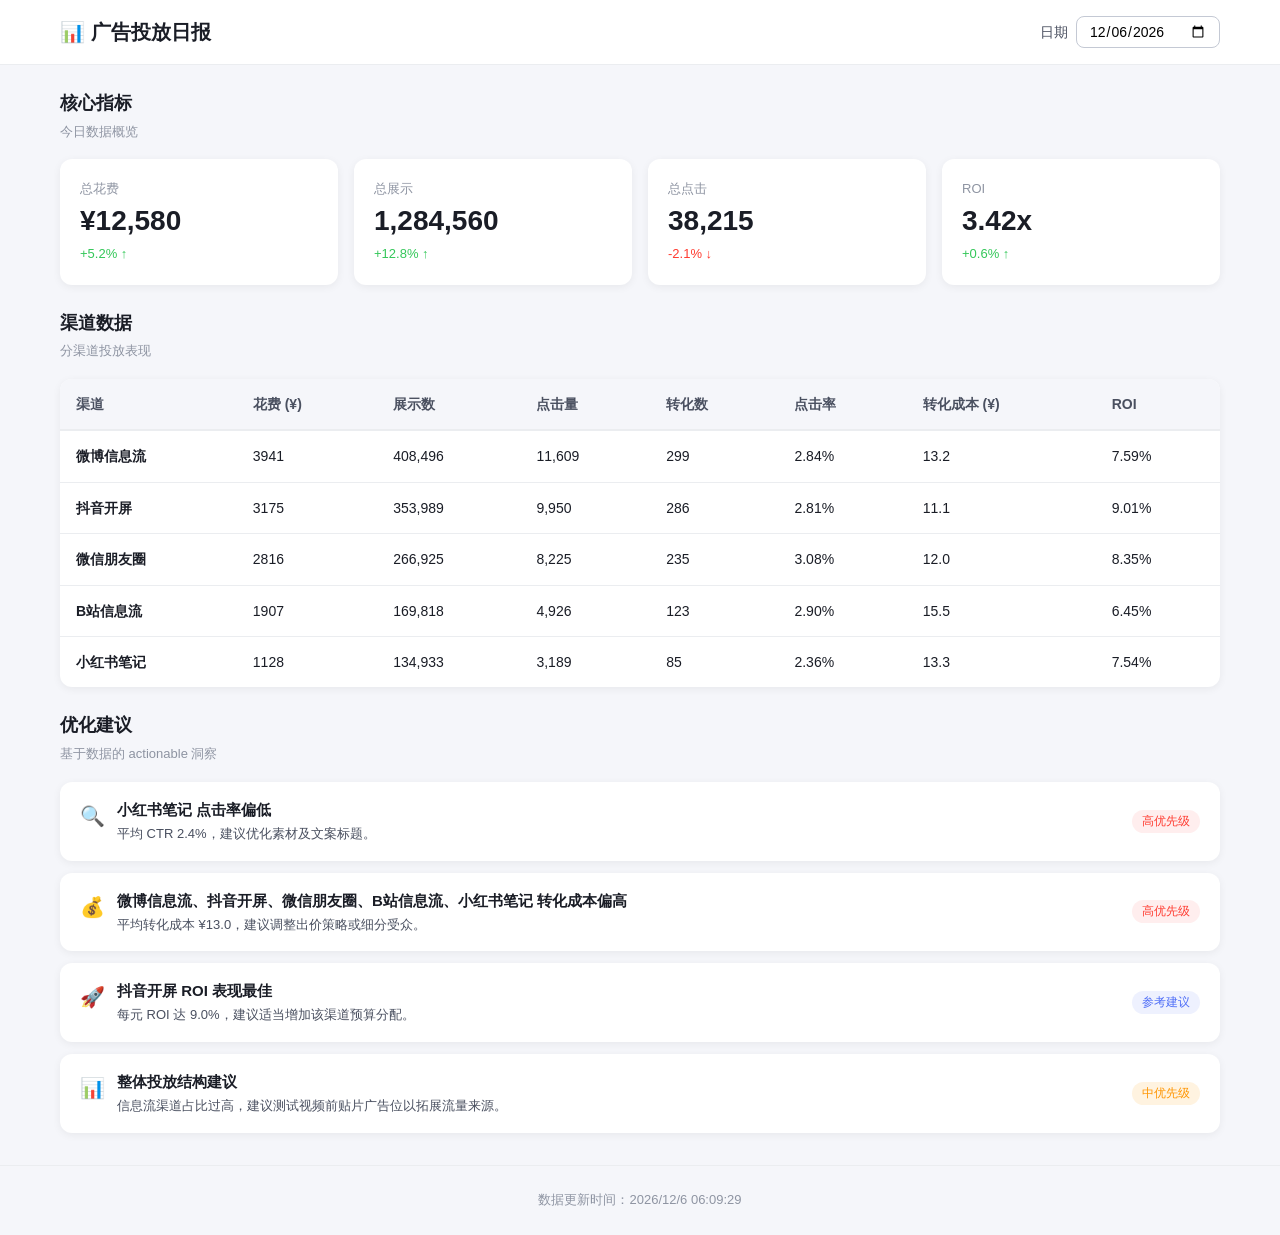
==== index.html @ aa9d8407 "初始化广告日报静态网站" ====
<!DOCTYPE html>
<html lang="zh-CN">
<head>
  <meta charset="UTF-8">
  <meta name="viewport" content="width=device-width, initial-scale=1.0">
  <title>广告投放日报</title>
  <link rel="stylesheet" href="css/style.css">
</head>
<body>

  <!-- Header -->
  <header class="header">
    <div class="container">
      <div class="header-inner">
        <h1>📊 广告投放日报</h1>
        <div class="date-picker">
          <label for="reportDate">日期</label>
          <input type="date" id="reportDate">
        </div>
      </div>
    </div>
  </header>

  <main class="container">

    <!-- 核心指标 -->
    <section class="section" aria-label="核心指标">
      <div class="section-title">
        <h2>核心指标</h2>
        <span class="section-sub">今日数据概览</span>
      </div>
      <div class="kpi-grid" id="kpiGrid">
        <!-- JS 渲染 -->
      </div>
    </section>

    <!-- 渠道数据表 -->
    <section class="section" aria-label="渠道数据">
      <div class="section-title">
        <h2>渠道数据</h2>
        <span class="section-sub">分渠道投放表现</span>
      </div>
      <div class="table-wrapper">
        <table class="data-table" id="channelTable">
          <thead>
            <tr>
              <th>渠道</th>
              <th>花费 (¥)</th>
              <th>展示数</th>
              <th>点击量</th>
              <th>转化数</th>
              <th>点击率</th>
              <th>转化成本 (¥)</th>
              <th>ROI</th>
            </tr>
          </thead>
          <tbody id="channelBody">
            <!-- JS 渲染 -->
          </tbody>
        </table>
      </div>
    </section>

    <!-- 优化建议 -->
    <section class="section" aria-label="优化建议">
      <div class="section-title">
        <h2>优化建议</h2>
        <span class="section-sub">基于数据的 actionable 洞察</span>
      </div>
      <div class="tips-list" id="tipsList">
        <!-- JS 渲染 -->
      </div>
    </section>

  </main>

  <footer class="footer">
    <div class="container">
      <p>数据更新时间：<span id="updateTime"></span></p>
    </div>
  </footer>

  <script src="js/main.js"></script>
</body>
</html>
---- css/style.css ----
/* ===== Reset & Base ===== */
*, *::before, *::after {
  margin: 0;
  padding: 0;
  box-sizing: border-box;
}

:root {
  --primary: #4F6EF7;
  --primary-light: #EEF1FE;
  --success: #34C759;
  --warning: #FF9500;
  --danger: #FF3B30;
  --gray-100: #F5F6FA;
  --gray-200: #EBEDF0;
  --gray-300: #C4C9D4;
  --gray-500: #8E94A2;
  --gray-700: #4A5060;
  --gray-900: #1A1D26;
  --radius: 12px;
  --shadow: 0 2px 8px rgba(0,0,0,.06);
  --font: -apple-system, BlinkMacSystemFont, "Segoe UI", Roboto, "PingFang SC", "Microsoft YaHei", sans-serif;
}

html { font-size: 16px; }

body {
  font-family: var(--font);
  background: var(--gray-100);
  color: var(--gray-900);
  line-height: 1.6;
  min-height: 100vh;
}

.container {
  max-width: 1200px;
  margin: 0 auto;
  padding: 0 20px;
}

/* ===== Header ===== */
.header {
  background: #fff;
  border-bottom: 1px solid var(--gray-200);
  position: sticky;
  top: 0;
  z-index: 10;
}

.header-inner {
  display: flex;
  justify-content: space-between;
  align-items: center;
  height: 64px;
}

.header h1 {
  font-size: 1.25rem;
  font-weight: 700;
}

.date-picker {
  display: flex;
  align-items: center;
  gap: 8px;
}

.date-picker label {
  font-size: .875rem;
  color: var(--gray-700);
}

.date-picker input[type="date"] {
  border: 1px solid var(--gray-300);
  border-radius: 8px;
  padding: 6px 12px;
  font-size: .875rem;
  font-family: inherit;
  background: #fff;
  cursor: pointer;
}

/* ===== Section ===== */
.section {
  margin: 24px 0;
}

.section-title {
  margin-bottom: 16px;
}

.section-title h2 {
  font-size: 1.125rem;
  font-weight: 600;
}

.section-sub {
  font-size: .8125rem;
  color: var(--gray-500);
}

/* ===== KPI 卡片 ===== */
.kpi-grid {
  display: grid;
  grid-template-columns: repeat(4, 1fr);
  gap: 16px;
}

.kpi-card {
  background: #fff;
  border-radius: var(--radius);
  padding: 20px;
  box-shadow: var(--shadow);
  transition: transform .2s, box-shadow .2s;
}

.kpi-card:hover {
  transform: translateY(-2px);
  box-shadow: 0 4px 16px rgba(0,0,0,.1);
}

.kpi-card .kpi-label {
  font-size: .8125rem;
  color: var(--gray-500);
  margin-bottom: 4px;
}

.kpi-card .kpi-value {
  font-size: 1.75rem;
  font-weight: 700;
  line-height: 1.2;
}

.kpi-card .kpi-change {
  font-size: .8125rem;
  margin-top: 6px;
}

.kpi-change.up { color: var(--success); }
.kpi-change.down { color: var(--danger); }

/* ===== 数据表 ===== */
.table-wrapper {
  overflow-x: auto;
  background: #fff;
  border-radius: var(--radius);
  box-shadow: var(--shadow);
}

.data-table {
  width: 100%;
  min-width: 680px;
  border-collapse: collapse;
  font-size: .875rem;
}

.data-table thead {
  background: var(--gray-100);
}

.data-table th {
  text-align: left;
  padding: 14px 16px;
  font-weight: 600;
  color: var(--gray-700);
  white-space: nowrap;
  border-bottom: 2px solid var(--gray-200);
}

.data-table td {
  padding: 14px 16px;
  white-space: nowrap;
  border-bottom: 1px solid var(--gray-200);
}

.data-table tbody tr:hover {
  background: var(--primary-light);
}

.data-table tbody tr:last-child td {
  border-bottom: none;
}

/* ===== 优化建议 ===== */
.tips-list {
  display: flex;
  flex-direction: column;
  gap: 12px;
}

.tip-card {
  background: #fff;
  border-radius: var(--radius);
  padding: 16px 20px;
  box-shadow: var(--shadow);
  display: flex;
  align-items: flex-start;
  gap: 12px;
}

.tip-card .tip-icon {
  font-size: 1.25rem;
  flex-shrink: 0;
  margin-top: 2px;
}

.tip-card .tip-content {
  flex: 1;
}

.tip-card .tip-title {
  font-weight: 600;
  font-size: .9375rem;
  margin-bottom: 2px;
}

.tip-card .tip-desc {
  font-size: .8125rem;
  color: var(--gray-700);
}

.tip-card .tip-tag {
  display: inline-block;
  font-size: .75rem;
  padding: 2px 10px;
  border-radius: 100px;
  font-weight: 500;
  margin-left: auto;
  flex-shrink: 0;
  align-self: center;
}

.tip-tag.high { background: #FEE; color: var(--danger); }
.tip-tag.medium { background: #FFF3E0; color: var(--warning); }
.tip-tag.low { background: var(--primary-light); color: var(--primary); }

/* ===== Footer ===== */
.footer {
  text-align: center;
  padding: 24px 0;
  color: var(--gray-500);
  font-size: .8125rem;
  border-top: 1px solid var(--gray-200);
  margin-top: 32px;
}

/* ===== 响应式 ===== */
@media (max-width: 900px) {
  .kpi-grid {
    grid-template-columns: repeat(2, 1fr);
  }
}

@media (max-width: 600px) {
  .header-inner {
    flex-direction: column;
    align-items: flex-start;
    height: auto;
    padding: 12px 0;
    gap: 8px;
  }

  .kpi-grid {
    grid-template-columns: repeat(2, 1fr);
    gap: 12px;
  }

  .kpi-card {
    padding: 16px;
  }

  .kpi-card .kpi-value {
    font-size: 1.375rem;
  }

  .section {
    margin: 16px 0;
  }

  .container {
    padding: 0 12px;
  }

  .tip-card {
    flex-wrap: wrap;
  }

  .tip-card .tip-tag {
    margin-left: 0;
    align-self: flex-start;
  }
}
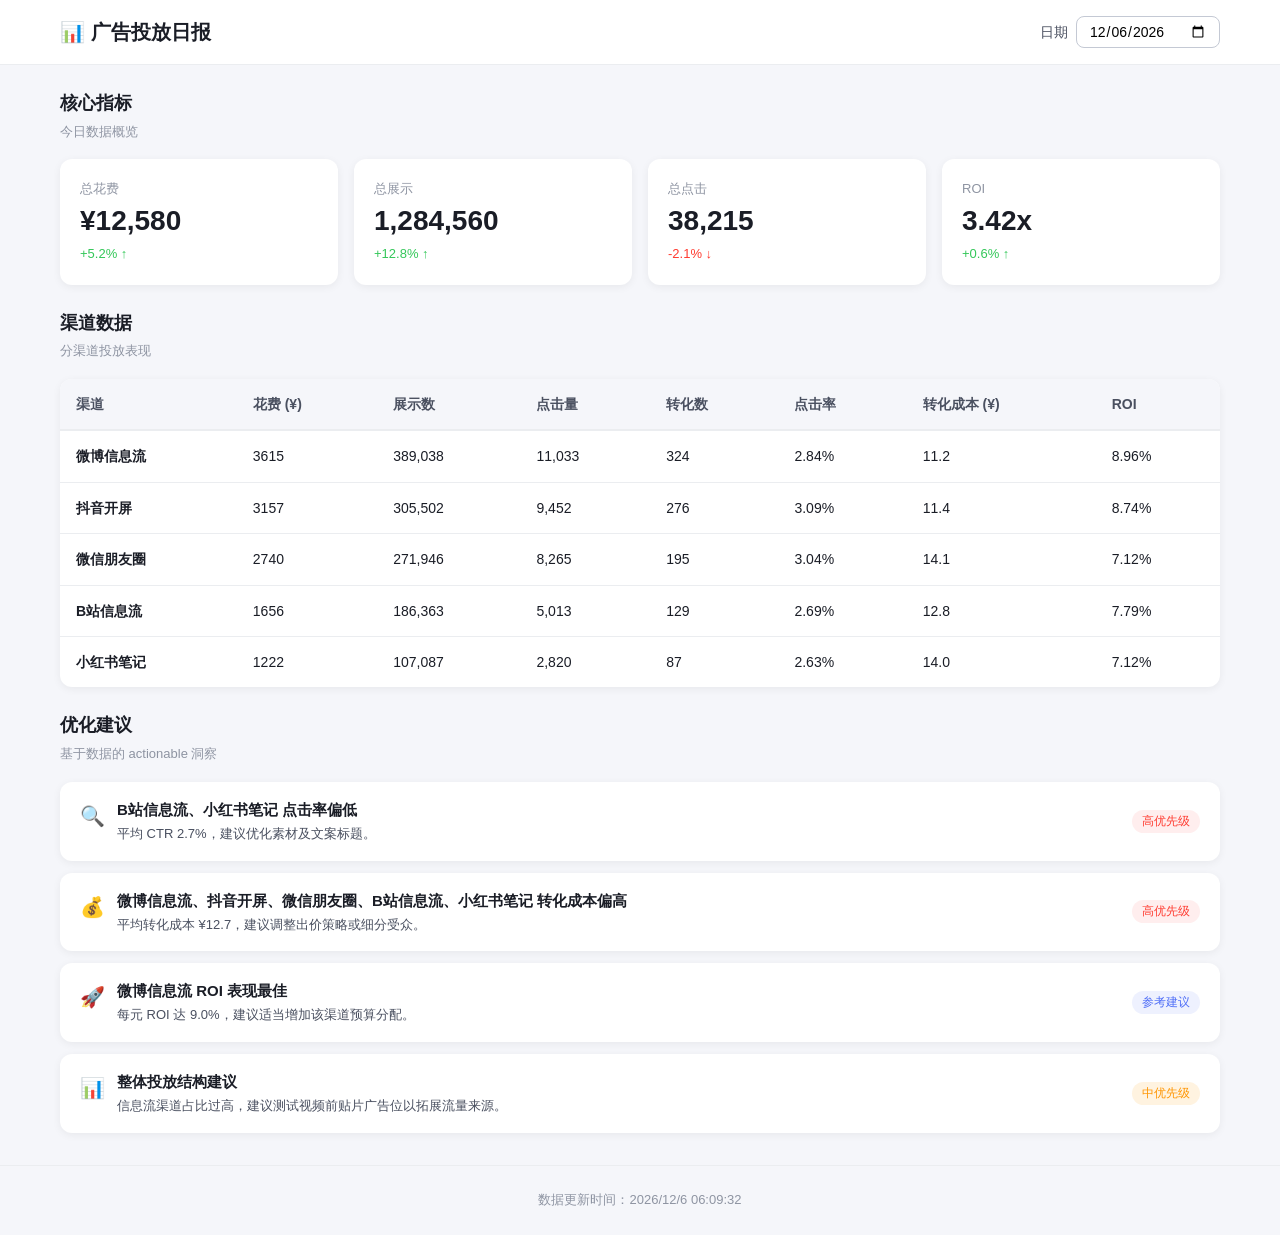
==== commit 3e4a46e2: "chore: 添加 meta description 用于 SEO" ====
--- a/index.html
+++ b/index.html
@@ -4,6 +4,7 @@
   <meta charset="UTF-8">
   <meta name="viewport" content="width=device-width, initial-scale=1.0">
   <title>广告投放日报</title>
+  <meta name="description" content="广告投放日报展示页 - 核心指标、渠道数据、优化建议">
   <link rel="stylesheet" href="css/style.css">
 </head>
 <body>
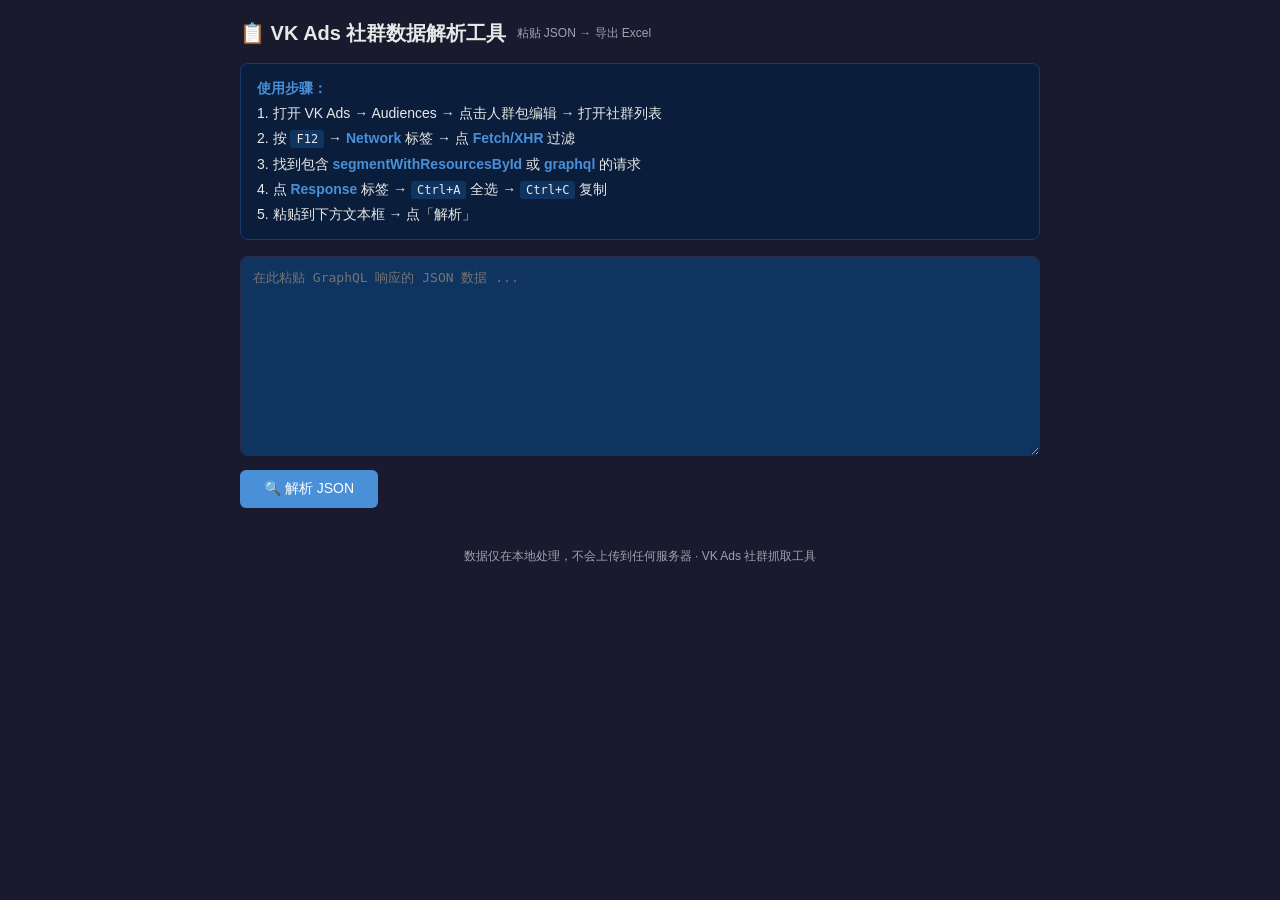
==== commit d1ededa8: "fix: 清理旧广告日报文件，VK 社群解析工具作为首页" ====
--- a/index.html
+++ b/index.html
@@ -1,86 +1,192 @@
 <!DOCTYPE html>
 <html lang="zh-CN">
 <head>
-  <meta charset="UTF-8">
-  <meta name="viewport" content="width=device-width, initial-scale=1.0">
-  <title>广告投放日报</title>
-  <meta name="description" content="广告投放日报展示页 - 核心指标、渠道数据、优化建议">
-  <link rel="stylesheet" href="css/style.css">
+<meta charset="UTF-8">
+<meta name="viewport" content="width=device-width, initial-scale=1.0">
+<title>VK Ads 社群数据解析工具</title>
+<script src="https://cdn.sheetjs.com/xlsx-0.20.3/package/dist/xlsx.full.min.js"></script>
+<style>
+* { margin: 0; padding: 0; box-sizing: border-box; }
+body { font-family: -apple-system, BlinkMacSystemFont, 'Segoe UI', Roboto, sans-serif; background: #1a1a2e; color: #e8e8e8; padding: 20px; }
+.container { max-width: 800px; margin: 0 auto; }
+h1 { font-size: 20px; margin-bottom: 16px; display: flex; align-items: center; gap: 10px; }
+h1 small { font-size: 12px; color: #a0a0b0; font-weight: normal; }
+.steps { background: #0a1d3a; border: 1px solid #1a3a6a; padding: 12px 16px; border-radius: 8px; margin-bottom: 16px; line-height: 1.8; font-size: 14px; }
+.steps strong { color: #4a90d9; }
+.steps code { background: #0f3460; padding: 2px 6px; border-radius: 3px; font-size: 12px; }
+textarea { width: 100%; height: 200px; background: #0f3460; color: #e8e8e8; border: 1px solid #2a2a4a; border-radius: 8px; padding: 12px; font-family: monospace; font-size: 13px; resize: vertical; outline: none; }
+textarea:focus { border-color: #4a90d9; }
+.btn { padding: 10px 24px; border: none; border-radius: 6px; font-size: 14px; cursor: pointer; background: #4a90d9; color: white; margin: 10px 0; }
+.btn:hover { background: #357abd; }
+.btn:disabled { opacity: 0.4; cursor: not-allowed; }
+.btn-success { background: #27ae60; }
+.btn-success:hover { background: #219a52; }
+#result { margin-top: 16px; display: none; }
+.stats { background: #16213e; padding: 12px 16px; border-radius: 8px; margin-bottom: 12px; font-size: 14px; display: flex; justify-content: space-between; align-items: center; }
+.stats span { color: #a0a0b0; }
+.stats strong { color: #27ae60; font-size: 18px; }
+table { width: 100%; border-collapse: collapse; font-size: 13px; background: #16213e; border-radius: 8px; overflow: hidden; }
+th { background: #0f3460; padding: 8px 12px; text-align: left; font-weight: 500; color: #a0a0b0; }
+td { padding: 6px 12px; border-bottom: 1px solid #2a2a4a; }
+tr:hover td { background: #0a1d3a; }
+.log { margin-top: 10px; padding: 8px 12px; border-radius: 6px; font-size: 13px; display: none; }
+.log.error { background: #3d0a0a; border: 1px solid #5c1010; display: block; }
+.log.success { background: #0a3d1a; border: 1px solid #27ae60; display: block; }
+.export-area { margin-top: 12px; display: none; }
+.footer { margin-top: 30px; text-align: center; font-size: 12px; color: #a0a0b0; }
+a { color: #4a90d9; text-decoration: none; }
+a:hover { text-decoration: underline; }
+.preview-wrap { max-height: 300px; overflow-y: auto; border-radius: 8px; }
+</style>
 </head>
 <body>
+<div class="container">
+  <h1>📋 VK Ads 社群数据解析工具 <small>粘贴 JSON → 导出 Excel</small></h1>
 
-  <!-- Header -->
-  <header class="header">
-    <div class="container">
-      <div class="header-inner">
-        <h1>📊 广告投放日报</h1>
-        <div class="date-picker">
-          <label for="reportDate">日期</label>
-          <input type="date" id="reportDate">
-        </div>
-      </div>
+  <div class="steps">
+    <strong>使用步骤：</strong><br>
+    1. 打开 VK Ads → Audiences → 点击人群包编辑 → 打开社群列表<br>
+    2. 按 <code>F12</code> → <strong>Network</strong> 标签 → 点 <strong>Fetch/XHR</strong> 过滤<br>
+    3. 找到包含 <strong>segmentWithResourcesById</strong> 或 <strong>graphql</strong> 的请求<br>
+    4. 点 <strong>Response</strong> 标签 → <code>Ctrl+A</code> 全选 → <code>Ctrl+C</code> 复制<br>
+    5. 粘贴到下方文本框 → 点「解析」
+  </div>
+
+  <textarea id="jsonInput" placeholder="在此粘贴 GraphQL 响应的 JSON 数据 ..."></textarea>
+  <br>
+  <button class="btn" id="parseBtn">🔍 解析 JSON</button>
+
+  <div id="result">
+    <div class="stats">
+      <span>社群总数：<strong id="count">0</strong></span>
+      <span id="dataSource"></span>
     </div>
-  </header>
+    <div class="preview-wrap">
+      <table><thead><tr>
+        <th style="width:50px">序号</th>
+        <th style="width:130px">社群 ID</th>
+        <th>社群名称</th>
+        <th style="width:100px">成员数</th>
+        <th>链接</th>
+      </tr></thead>
+      <tbody id="tableBody"></tbody></table>
+    </div>
+    <div class="export-area" id="exportArea">
+      <button class="btn btn-success" id="exportBtn">📥 导出 Excel</button>
+    </div>
+  </div>
 
-  <main class="container">
+  <div id="log"></div>
 
-    <!-- 核心指标 -->
-    <section class="section" aria-label="核心指标">
-      <div class="section-title">
-        <h2>核心指标</h2>
-        <span class="section-sub">今日数据概览</span>
-      </div>
-      <div class="kpi-grid" id="kpiGrid">
-        <!-- JS 渲染 -->
-      </div>
-    </section>
+  <div class="footer">
+    数据仅在本地处理，不会上传到任何服务器 · VK Ads 社群抓取工具
+  </div>
+</div>
 
-    <!-- 渠道数据表 -->
-    <section class="section" aria-label="渠道数据">
-      <div class="section-title">
-        <h2>渠道数据</h2>
-        <span class="section-sub">分渠道投放表现</span>
-      </div>
-      <div class="table-wrapper">
-        <table class="data-table" id="channelTable">
-          <thead>
-            <tr>
-              <th>渠道</th>
-              <th>花费 (¥)</th>
-              <th>展示数</th>
-              <th>点击量</th>
-              <th>转化数</th>
-              <th>点击率</th>
-              <th>转化成本 (¥)</th>
-              <th>ROI</th>
-            </tr>
-          </thead>
-          <tbody id="channelBody">
-            <!-- JS 渲染 -->
-          </tbody>
-        </table>
-      </div>
-    </section>
+<script>
+var communitiesData = [];
 
-    <!-- 优化建议 -->
-    <section class="section" aria-label="优化建议">
-      <div class="section-title">
-        <h2>优化建议</h2>
-        <span class="section-sub">基于数据的 actionable 洞察</span>
-      </div>
-      <div class="tips-list" id="tipsList">
-        <!-- JS 渲染 -->
-      </div>
-    </section>
+document.getElementById('parseBtn').addEventListener('click', function() {
+  var raw = document.getElementById('jsonInput').value.trim();
+  var logEl = document.getElementById('log');
 
-  </main>
+  if (!raw) { logEl.className = 'log error'; logEl.textContent = '请先粘贴 JSON 数据'; return; }
 
-  <footer class="footer">
-    <div class="container">
-      <p>数据更新时间：<span id="updateTime"></span></p>
-    </div>
-  </footer>
+  try {
+    var data = JSON.parse(raw);
+    var communities = [];
+    var seen = {};
 
-  <script src="js/main.js"></script>
+    function walk(obj, depth) {
+      if (depth > 15 || !obj || typeof obj !== 'object' || communities.length > 0) return;
+      if (Array.isArray(obj)) {
+        if (obj.length > 0 && obj[0] && obj[0].id && obj[0].name) {
+          var hasGroups = false;
+          for (var i = 0; i < obj.length; i++) { if (obj[i].__typename === 'AppsOrGroupsItem') { hasGroups = true; break; } }
+          if (hasGroups) {
+            for (var i = 0; i < obj.length; i++) {
+              var item = obj[i];
+              if (item.__typename === 'AppsOrGroupsItem' && item.id && item.name && !seen[item.id]) {
+                seen[item.id] = true;
+                communities.push({
+                  id: String(item.id),
+                  name: (item.name || '').trim().slice(0, 200),
+                  members: item.membersCount || '',
+                  link: 'https://vk.com/club' + item.id
+                });
+              }
+            }
+            return;
+          }
+        }
+        return;
+      }
+      for (var k in obj) { walk(obj[k], depth + 1); if (communities.length > 0) return; }
+    }
+    walk(data, 0);
+
+    if (communities.length === 0) {
+      logEl.className = 'log error';
+      logEl.textContent = '未找到社群数据。请确认粘贴的 JSON 中包含 "AppsOrGroupsItem"（从 Network 复制的 GraphQL 响应）。';
+      return;
+    }
+
+    communitiesData = communities;
+    document.getElementById('count').textContent = communities.length;
+    document.getElementById('dataSource').textContent = '共 ' + communities.length + ' 条';
+
+    var tbody = document.getElementById('tableBody');
+    tbody.innerHTML = '';
+    for (var i = 0; i < communities.length; i++) {
+      var c = communities[i];
+      var tr = document.createElement('tr');
+      tr.innerHTML = '<td>' + (i+1) + '</td><td style="color:#4a90d9">' + c.id + '</td><td>' + c.name + '</td><td>' + c.members + '</td><td><a href="' + c.link + '" target="_blank">' + c.link + '</a></td>';
+      tbody.appendChild(tr);
+    }
+
+    document.getElementById('result').style.display = 'block';
+    document.getElementById('exportArea').style.display = 'block';
+    logEl.className = 'log success';
+    logEl.textContent = '成功解析 ' + communities.length + ' 个社群';
+  } catch (err) {
+    logEl.className = 'log error';
+    logEl.textContent = 'JSON 解析失败: ' + err.message;
+  }
+});
+
+document.getElementById('exportBtn').addEventListener('click', function() {
+  if (communitiesData.length === 0) return;
+  try {
+    var excelData = communitiesData.map(function(c, i) {
+      return { '序号': i+1, '社群ID': c.id, '社群名称': c.name, '社群链接': c.link, '成员数': c.members };
+    });
+    var wb = XLSX.utils.book_new();
+    var ws = XLSX.utils.json_to_sheet(excelData);
+    ws['!cols'] = [{ wch:6 }, { wch:15 }, { wch:40 }, { wch:50 }, { wch:12 }];
+    XLSX.utils.book_append_sheet(wb, ws, '社群数据');
+
+    var now = new Date();
+    var ds = '' + now.getFullYear() + pad2(now.getMonth()+1) + pad2(now.getDate()) + '_' + pad2(now.getHours()) + pad2(now.getMinutes());
+    var fn = 'VK社群数据_' + ds + '.xlsx';
+
+    var out = XLSX.write(wb, { bookType: 'xlsx', type: 'array' });
+    var blob = new Blob([out], { type: 'application/vnd.openxmlformats-officedocument.spreadsheetml.sheet' });
+    var url = URL.createObjectURL(blob);
+    var a = document.createElement('a');
+    a.href = url; a.download = fn; document.body.appendChild(a); a.click(); document.body.removeChild(a);
+    setTimeout(function() { URL.revokeObjectURL(url); }, 10000);
+
+    var logEl = document.getElementById('log');
+    logEl.className = 'log success';
+    logEl.textContent = 'Excel 已导出: ' + fn;
+  } catch(err) {
+    var logEl = document.getElementById('log');
+    logEl.className = 'log error';
+    logEl.textContent = '导出失败: ' + err.message;
+  }
+});
+
+function pad2(n) { return (n < 10 ? '0' : '') + n; }
+</script>
 </body>
 </html>
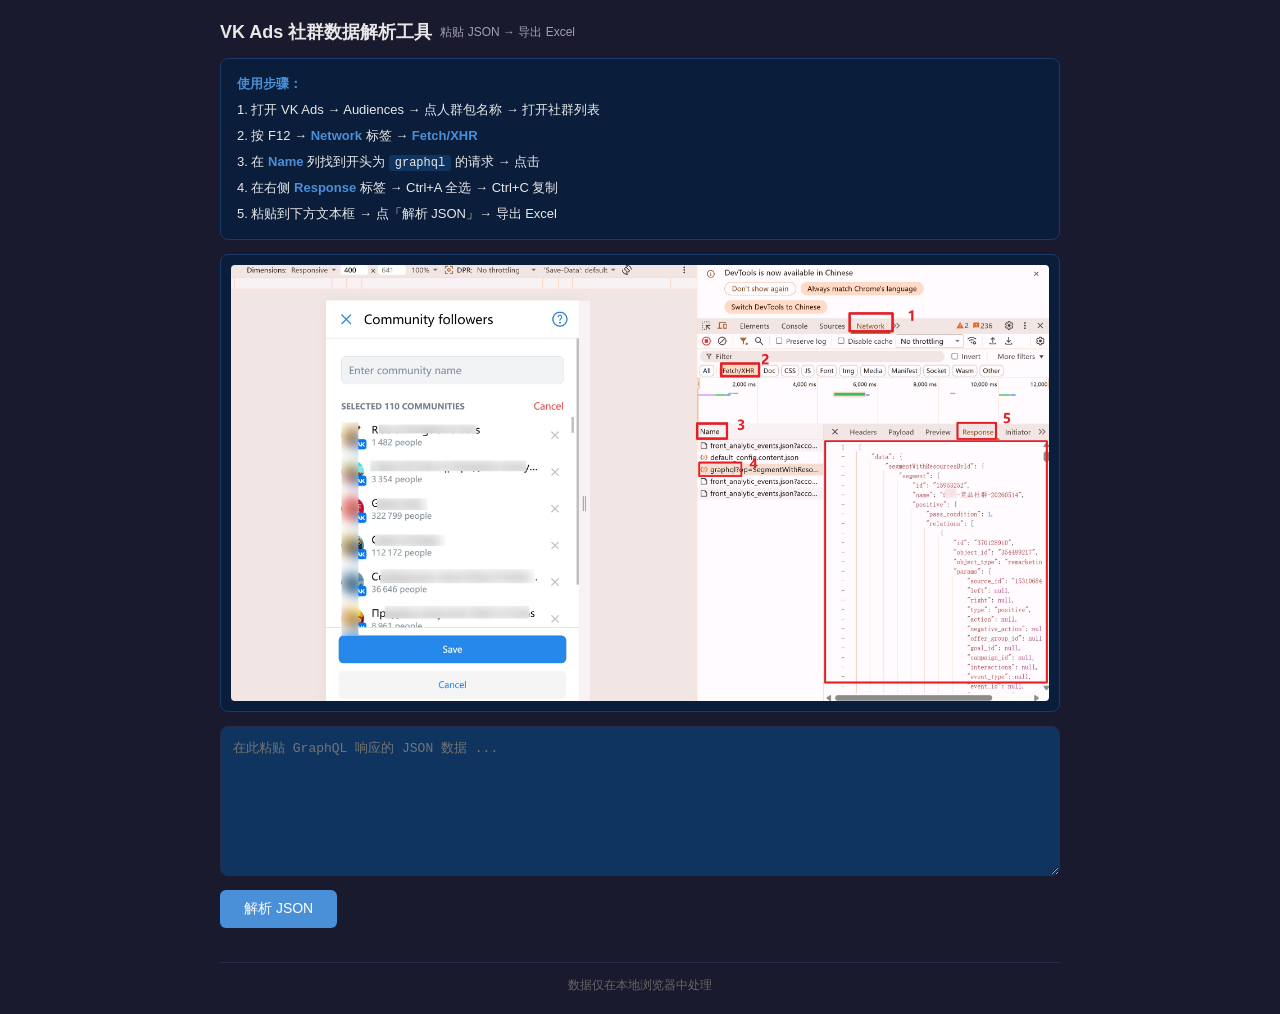
==== commit 9c0d9b09: "更新 VK Ads 社群解析工具为最新版本 社群批量抓取工具增强版，支持广告主数据提取与社群解析" ====
--- a/index.html
+++ b/index.html
@@ -6,187 +6,98 @@
 <title>VK Ads 社群数据解析工具</title>
 <script src="https://cdn.sheetjs.com/xlsx-0.20.3/package/dist/xlsx.full.min.js"></script>
 <style>
-* { margin: 0; padding: 0; box-sizing: border-box; }
-body { font-family: -apple-system, BlinkMacSystemFont, 'Segoe UI', Roboto, sans-serif; background: #1a1a2e; color: #e8e8e8; padding: 20px; }
-.container { max-width: 800px; margin: 0 auto; }
-h1 { font-size: 20px; margin-bottom: 16px; display: flex; align-items: center; gap: 10px; }
-h1 small { font-size: 12px; color: #a0a0b0; font-weight: normal; }
-.steps { background: #0a1d3a; border: 1px solid #1a3a6a; padding: 12px 16px; border-radius: 8px; margin-bottom: 16px; line-height: 1.8; font-size: 14px; }
-.steps strong { color: #4a90d9; }
-.steps code { background: #0f3460; padding: 2px 6px; border-radius: 3px; font-size: 12px; }
-textarea { width: 100%; height: 200px; background: #0f3460; color: #e8e8e8; border: 1px solid #2a2a4a; border-radius: 8px; padding: 12px; font-family: monospace; font-size: 13px; resize: vertical; outline: none; }
-textarea:focus { border-color: #4a90d9; }
-.btn { padding: 10px 24px; border: none; border-radius: 6px; font-size: 14px; cursor: pointer; background: #4a90d9; color: white; margin: 10px 0; }
-.btn:hover { background: #357abd; }
-.btn:disabled { opacity: 0.4; cursor: not-allowed; }
-.btn-success { background: #27ae60; }
-.btn-success:hover { background: #219a52; }
-#result { margin-top: 16px; display: none; }
-.stats { background: #16213e; padding: 12px 16px; border-radius: 8px; margin-bottom: 12px; font-size: 14px; display: flex; justify-content: space-between; align-items: center; }
-.stats span { color: #a0a0b0; }
-.stats strong { color: #27ae60; font-size: 18px; }
-table { width: 100%; border-collapse: collapse; font-size: 13px; background: #16213e; border-radius: 8px; overflow: hidden; }
-th { background: #0f3460; padding: 8px 12px; text-align: left; font-weight: 500; color: #a0a0b0; }
-td { padding: 6px 12px; border-bottom: 1px solid #2a2a4a; }
-tr:hover td { background: #0a1d3a; }
-.log { margin-top: 10px; padding: 8px 12px; border-radius: 6px; font-size: 13px; display: none; }
-.log.error { background: #3d0a0a; border: 1px solid #5c1010; display: block; }
-.log.success { background: #0a3d1a; border: 1px solid #27ae60; display: block; }
-.export-area { margin-top: 12px; display: none; }
-.footer { margin-top: 30px; text-align: center; font-size: 12px; color: #a0a0b0; }
-a { color: #4a90d9; text-decoration: none; }
-a:hover { text-decoration: underline; }
-.preview-wrap { max-height: 300px; overflow-y: auto; border-radius: 8px; }
+*{margin:0;padding:0;box-sizing:border-box}
+body{font-family:-apple-system,BlinkMacSystemFont,'Segoe UI',Roboto,sans-serif;background:#1a1a2e;color:#e8e8e8;padding:20px}
+.container{max-width:840px;margin:0 auto}
+h1{font-size:18px;margin-bottom:14px;display:flex;align-items:center;gap:8px}
+h1 small{font-size:12px;color:#a0a0b0;font-weight:400}
+.steps{background:#0a1d3a;border:1px solid #1a3a6a;border-radius:8px;padding:12px 16px;margin-bottom:14px;line-height:2;font-size:13px}
+.steps strong{color:#4a90d9}
+.steps code{background:#0f3460;padding:1px 6px;border-radius:3px;font-size:12px}
+.screenshot-wrap{background:#0a1d3a;border:1px solid #1a3a6a;border-radius:8px;padding:10px;margin-bottom:14px}
+.screenshot-wrap img{width:100%;border-radius:4px;display:block}
+textarea{width:100%;height:150px;background:#0f3460;color:#e8e8e8;border:1px solid #2a2a4a;border-radius:8px;padding:12px;font-family:monospace;font-size:13px;resize:vertical;outline:none}
+textarea:focus{border-color:#4a90d9}
+.btn{padding:10px 24px;border:none;border-radius:6px;font-size:14px;cursor:pointer;background:#4a90d9;color:#fff;margin:10px 0}
+.btn:hover{background:#357abd}
+.btn-success{background:#27ae60;display:none}
+.btn-success:hover{background:#219a52}
+#result{margin-top:14px;display:none}
+.stats{background:#16213e;padding:12px 16px;border-radius:8px;margin-bottom:10px;font-size:14px;color:#a0a0b0}
+.stats strong{color:#27ae60;font-size:18px}
+.table-wrap{background:#16213e;border-radius:8px;overflow:hidden}
+.table-scroll{max-height:350px;overflow-y:auto}
+table{width:100%;border-collapse:collapse;font-size:13px}
+thead{position:sticky;top:0;z-index:1}
+th{background:#0f3460;padding:8px 12px;text-align:left;font-weight:500;color:#a0a0b0}
+td{padding:6px 12px;border-bottom:1px solid #2a2a4a;color:#c0c0d0}
+tr:hover td{background:#0a1d3a}
+td.id{color:#4a90d9;font-family:monospace}
+td.link a{color:#4a90d9;text-decoration:none;font-size:12px}
+.export-area{margin-top:10px}
+.log{margin-top:8px;padding:8px 12px;border-radius:6px;font-size:13px;display:none}
+.log.error{display:block;background:#3d0a0a;border:1px solid #5c1010;color:#e74c3c}
+.log.success{display:block;background:#0a3d1a;border:1px solid #27ae60;color:#27ae60}
+.footer{text-align:center;margin-top:24px;font-size:12px;color:#666;padding-top:14px;border-top:1px solid #2a2a4a}
 </style>
 </head>
 <body>
 <div class="container">
-  <h1>📋 VK Ads 社群数据解析工具 <small>粘贴 JSON → 导出 Excel</small></h1>
-
-  <div class="steps">
-    <strong>使用步骤：</strong><br>
-    1. 打开 VK Ads → Audiences → 点击人群包编辑 → 打开社群列表<br>
-    2. 按 <code>F12</code> → <strong>Network</strong> 标签 → 点 <strong>Fetch/XHR</strong> 过滤<br>
-    3. 找到包含 <strong>segmentWithResourcesById</strong> 或 <strong>graphql</strong> 的请求<br>
-    4. 点 <strong>Response</strong> 标签 → <code>Ctrl+A</code> 全选 → <code>Ctrl+C</code> 复制<br>
-    5. 粘贴到下方文本框 → 点「解析」
-  </div>
-
-  <textarea id="jsonInput" placeholder="在此粘贴 GraphQL 响应的 JSON 数据 ..."></textarea>
-  <br>
-  <button class="btn" id="parseBtn">🔍 解析 JSON</button>
-
-  <div id="result">
-    <div class="stats">
-      <span>社群总数：<strong id="count">0</strong></span>
-      <span id="dataSource"></span>
-    </div>
-    <div class="preview-wrap">
-      <table><thead><tr>
-        <th style="width:50px">序号</th>
-        <th style="width:130px">社群 ID</th>
-        <th>社群名称</th>
-        <th style="width:100px">成员数</th>
-        <th>链接</th>
-      </tr></thead>
-      <tbody id="tableBody"></tbody></table>
-    </div>
-    <div class="export-area" id="exportArea">
-      <button class="btn btn-success" id="exportBtn">📥 导出 Excel</button>
-    </div>
-  </div>
-
-  <div id="log"></div>
-
-  <div class="footer">
-    数据仅在本地处理，不会上传到任何服务器 · VK Ads 社群抓取工具
-  </div>
+<h1>VK Ads 社群数据解析工具 <small>粘贴 JSON → 导出 Excel</small></h1>
+<div class="steps">
+<strong>使用步骤：</strong><br>
+1. 打开 VK Ads → Audiences → 点人群包名称 → 打开社群列表<br>
+2. 按 F12 → <strong>Network</strong> 标签 → <strong>Fetch/XHR</strong><br>
+3. 在 <strong>Name</strong> 列找到开头为 <code>graphql</code> 的请求 → 点击<br>
+4. 在右侧 <strong>Response</strong> 标签 → Ctrl+A 全选 → Ctrl+C 复制<br>
+5. 粘贴到下方文本框 → 点「解析 JSON」→ 导出 Excel
 </div>
-
+<div class="screenshot-wrap"><img src="[data-uri]